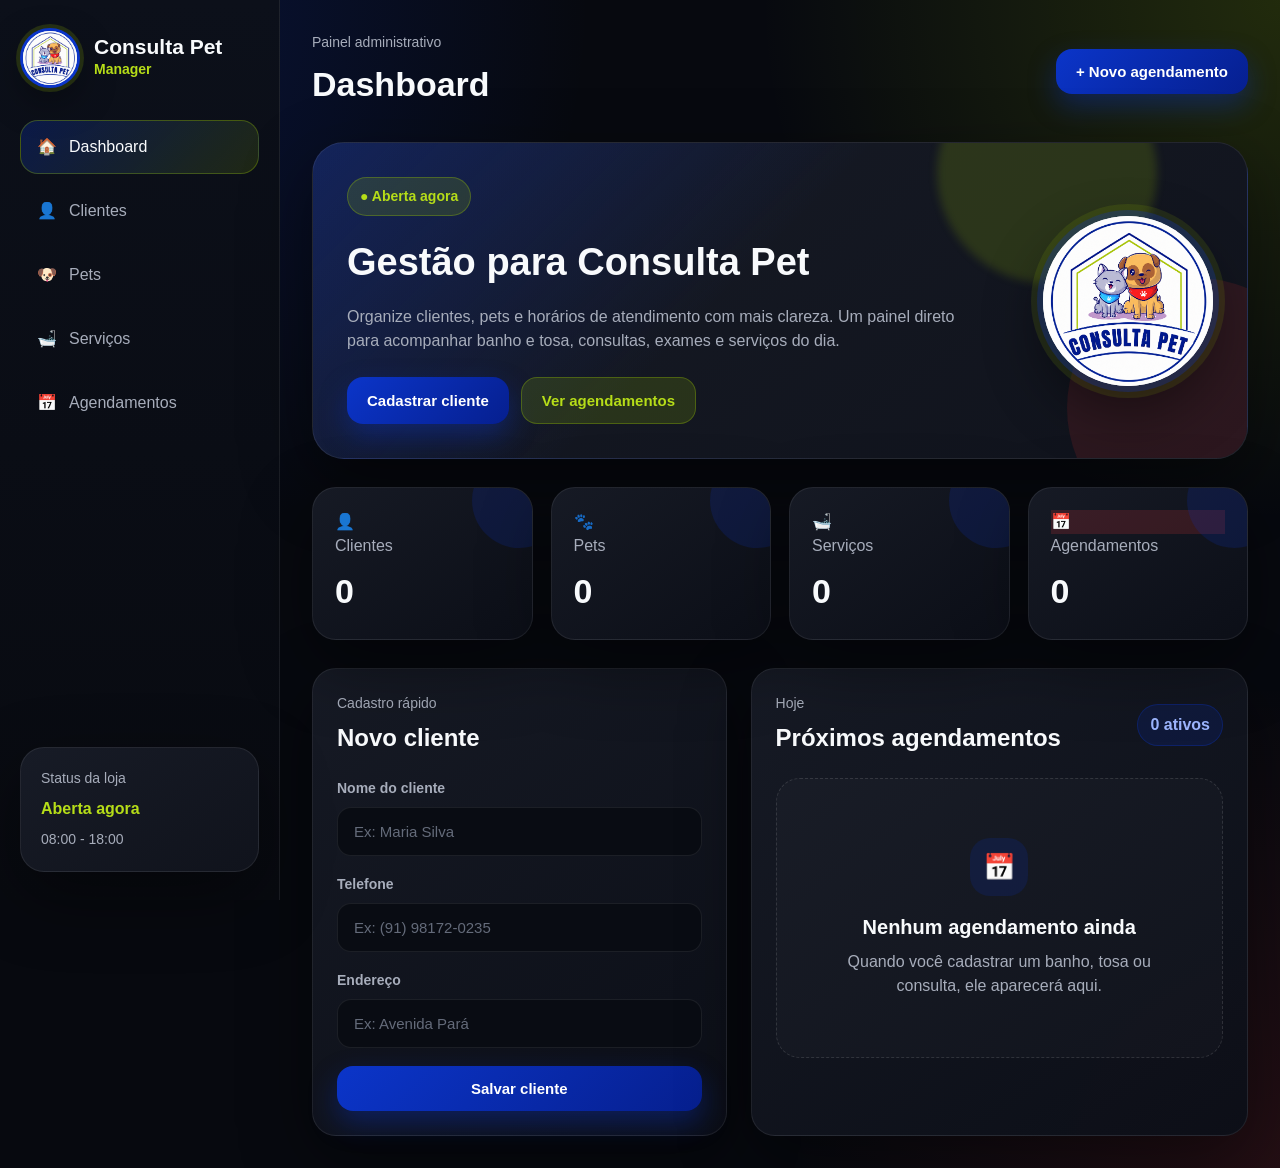
==== index.html @ 33611723 "feat: estilização de dashboard principal" ====
<!DOCTYPE html>
<html lang=""pt-BR>

<head>
    <meta charset="UTF-8">
    <meta name="viewport" content="width=device-width, initial-scale1.0">

    <title>PetShop Manager</title>

    <link rel="stylesheet" href="css/style.css">
</head>
<body>
    <div class="app-layout">

    <aside class="sidebar">
        <div class="brand">
        <div class="brand-logo">
            <img src="assets/img/logo-consulta-pet.png" alt="Logo Consulta Pet">
        </div>

        <div>
            <h1>Consulta Pet</h1>
            <span>Manager</span>
        </div>
        </div>

        <nav class="menu">
        <a href="#" class="menu-item active">
            <span>🏠</span>
            Dashboard
        </a>

        <a href="#" class="menu-item">
            <span>👤</span>
            Clientes
        </a>

        <a href="#" class="menu-item">
            <span>🐶</span>
            Pets
        </a>

        <a href="#" class="menu-item">
            <span>🛁</span>
            Serviços
        </a>

        <a href="#" class="menu-item">
            <span>📅</span>
            Agendamentos
        </a>
        </nav>

        <div class="sidebar-card">
        <p>Status da loja</p>
        <strong>Aberta agora</strong>
        <span>08:00 - 18:00</span>
        </div>
    </aside>

    <main class="main-content">

        <header class="topbar">
        <div>
            <p class="page-label">Painel administrativo</p>
            <h2>Dashboard</h2>
        </div>

        <button class="btn-primary">
            + Novo agendamento
        </button>
        </header>

        <section class="hero-card">
        <div class="hero-info">
            <span class="status-pill">● Aberta agora</span>

            <h2>Gestão para Consulta Pet</h2>

            <p>
            Organize clientes, pets e horários de atendimento com mais clareza.
            Um painel direto para acompanhar banho e tosa, consultas, exames e serviços do dia.
            </p>

            <div class="hero-actions">
            <button class="btn-primary">Cadastrar cliente</button>
            <button class="btn-secondary">Ver agendamentos</button>
            </div>
        </div>

        <div class="hero-logo">
            <img src="assets/img/logo-consulta-pet.png" alt="Logo Consulta Pet">
        </div>
        </section>

        <section class="stats-grid">

        <article class="stat-card">
            <div class="stat-icon blue">👤</div>
            <p>Clientes</p>
            <strong>0</strong>
        </article>

        <article class="stat-card">
            <div class="stat-icon green">🐾</div>
            <p>Pets</p>
            <strong>0</strong>
        </article>

        <article class="stat-card">
            <div class="stat-icon cyan">🛁</div>
            <p>Serviços</p>
            <strong>0</strong>
        </article>

        <article class="stat-card">
            <div class="stat-icon red">📅</div>
            <p>Agendamentos</p>
            <strong>0</strong>
        </article>

        </section>

        <section class="content-grid">

        <div class="panel">
            <div class="panel-header">
            <div>
                <p class="page-label">Cadastro rápido</p>
                <h3>Novo cliente</h3>
            </div>
            </div>

            <form class="form" id="formCliente">
            <div class="form-group">
                <label for="nomeCliente">Nome do cliente</label>
                <input type="text" id="nomeCliente" placeholder="Ex: Maria Silva">
            </div>

            <div class="form-group">
                <label for="telefoneCliente">Telefone</label>
                <input type="text" id="telefoneCliente" placeholder="Ex: (91) 98172-0235">
            </div>

            <div class="form-group">
                <label for="enderecoCliente">Endereço</label>
                <input type="text" id="enderecoCliente" placeholder="Ex: Avenida Pará">
            </div>

            <button type="submit" class="btn-primary full">
                Salvar cliente
            </button>
            </form>
        </div>

        <div class="panel">
            <div class="panel-header">
            <div>
                <p class="page-label">Hoje</p>
                <h3>Próximos agendamentos</h3>
            </div>

            <span class="badge">0 ativos</span>
            </div>

            <div class="empty-state">
            <div>📅</div>
            <h4>Nenhum agendamento ainda</h4>
            <p>Quando você cadastrar um banho, tosa ou consulta, ele aparecerá aqui.</p>
            </div>
        </div>

        </section>

    </main>

    </div>
</body>
---- css/style.css ----
:root {
    --color-bg: #07090f;

    --color-surface: #10131c;
    --color-surface-light: #171b26;
    --color-surface-soft: #202636;

    --color-blue-primary: #061f8f;
    --color-blue-secondary: #0b35c9;
    --color-blue-soft: rgba(11, 53, 201, 0.16);

    --color-green-primary: #9ac400;
    --color-green-secondary: #b6dd18;
    --color-green-soft: rgba(154, 196, 0, 0.16);

    --color-red-primary: #f63737;
    --color-red-soft: rgba(246, 55, 55, 0.16);

    --color-cyan-pet: #28bfff;
    --color-cyan-soft: rgba(40, 191, 255, 0.14);

    --color-text: #f8fafc;
    --color-muted: #a7adbb;
    --color-border: rgba(255, 255, 255, 0.08);

    --radius-xl: 32px;
    --radius-lg: 24px;
    --radius-md: 16px;
    --radius-sm: 10px;

    --shadow-card: 0 24px 70px rgba(0, 0, 0, 0.42);
}


* {
    margin: 0;
    padding: 0;
    box-sizing: border-box;
}

html,
body {
    min-height: 100%;
    background: var(--color-bg);
}

body {
    background: 
    radial-gradient(circle at top left, rgba(11, 53, 201, 0.28), transparent 34%),
    radial-gradient(circle at top right, rgba(154, 196, 0, 0.18), transparent 30%),
    radial-gradient(circle at bottom right, rgba(246, 55, 55, 0.12), transparent 28%),
    var(--color-bg);

    color: var(--color-text);
    font-family: Arial, Helvetica, sans-serif;
    min-height: 100vh;
    line-height: 1.5;
}

button,
input {
    font-family: inherit;
}

button {
    cursor: pointer;
}

.app-layout {
    display: grid;
    grid-template-columns: 280px 1fr;
    min-height: 100vh;
}

.sidebar {
    background: linear-gradient(180deg, #0c101a, #080a10);
    border-right: 1px solid var(--color-border);
    padding: 28px 20px;
    display: flex;
    flex-direction: column;
    gap: 32px;
    position: sticky;
    top: 0;
    height: 100vh;
}

.brand {
    display: flex;
    align-items: center;
    gap: 14px;
}

.brand-logo {
    width: 60px;
    height: 60px;
    background: #ffffff;
    border-radius: 50%;
    display: flex;
    align-items: center;
    justify-content: center;
    overflow: hidden;
    border: 3px solid var(--color-blue-secondary);
    box-shadow:
        0 0 0 4px rgba(154, 196, 0, 0.18),
        0 14px 36px rgba(0, 0, 0, 0.35);
}

.brand-logo img {
    width: 100%;
    height: 100%;
    object-fit: cover;
    display: block;
}

.brand h1 {
    font-size: 21px;
    line-height: 1;
    color: var(--color-text);
}

.brand span {
    color: var(--color-green-secondary);
    font-size: 14px;
    font-weight: 700;
}

.menu {
    display: flex;
    flex-direction: column;
    gap: 10px;
}

.menu-item {
    color: var(--color-muted);
    text-decoration: none;
    padding: 14px 16px;
    border-radius: 18px;
    display: flex;
    align-items: center;
    gap: 12px;
    transition: 0.2s;
    border: 1px solid transparent;
}

.menu-item:hover {
    background: var(--color-blue-soft);
    color: var(--color-text);
    border-color: rgba(11, 53, 201, 0.35);
}

.menu-item.active {
    background: 
        linear-gradient(135deg, rgba(11, 53, 201, 0.28), rgba(154, 196, 0, 0.14));
    color: var(--color-text);
    border-color: rgba(154, 196, 0, 0.32);
}

.menu-item.active span {
    color: var(--color-green-secondary);

}

.sidebar-card {
    margin-top: auto;
    background: linear-gradient(145deg, var(--color-surface-light), var(--color-surface));
    border: 1px solid var(--color-border);
    border-radius: var(--radius-lg);
    padding: 20px;
    box-shadow: var(--shadow-card); 
}

.sidebar-card p {
    color: var(--color-muted);
    font-size: 14px;
    margin-bottom: 8px;
}

.sidebar-card strong {
    color: var(--color-green-secondary);
    display: block;
    margin-bottom: 6px;
}

.sidebar-card span {
    color: var(--color-muted);
    font-size: 14px;
}

.main-content {
    padding: 32px;
    max-width: 1280px;
    width: 100%;
}

.topbar {
    display: flex;
    justify-content: space-between;
    align-items: center;
    margin-bottom: 32px;
}

.page-label {
    color: var(--color-muted);
    font-size: 14px;
    margin-bottom: 6px;
}

.topbar h2 {
    font-size: 34px;
}

.btn-primary,
.btn-secondary,
.btn-danger {
    border: none;
    border-radius: 16px;
    padding: 14px 20px;
    font-weight: 700;
    font-size: 15px;
    transition: 0.2s;
}

.btn-primary {
    background: linear-gradient(135deg, var(--color-blue-secondary), var(--color-blue-primary));
    color: #ffffff;
    box-shadow: 0 12px 28px rgba(11, 53, 201, 0.38);
}

.btn-primary:hover {
    transform: translateY(-1px);
    box-shadow: 0 16px 34px rgba(11, 53, 201, 0.38);
}

.btn-secondary {
    background: var(--color-green-soft);
    color: var(--color-green-secondary);
    border: 1px solid rgba(154, 196, 0, 0.32);
}

.btn-secondary:hover {
    background: rgba(154, 196, 0, 0.22);
}

.btn-danger {
    background: var(--color-red-soft);
    color: var(--color-red-primary);
    border: 1px solid rgba(246, 55, 55, 0.32);
}

.btn-danger:hover {
    background: rgba(246, 55, 55, 0.24);
}

.full {
    width: 100%;
}

.hero-card {
    background: 
        linear-gradient(135deg, rgba(11, 53, 201, 0.32), transparent 45%),
        linear-gradient(145deg, var(--color-surface-light), var(--color-surface));
    border: 1px solid var(--color-border);
    border-radius: var(--radius-xl);
    padding: 34px;
    display: flex;
    justify-content: space-between;
    align-items: center;
    gap: 24px;
    box-shadow: var(--shadow-card);
    margin-bottom: 28px;
    overflow: hidden;
    position: relative;    
}

.hero-card::before {
    content: "";
    position: absolute;
    right: 90px;
    top: -80px;
    width: 220px;
    height: 220px;
    background: rgba(154, 196, 0, 0.18);
    border-radius: 50%;
    filter: blur(4px);
}

.hero-card::after {
    content: "";
    position: absolute;
    right: -80px;
    bottom: -80px;
    width: 260px;
    height: 260px;
    background: rgba(246, 55, 55, 0.12);
    border-radius: 50%;
}

.hero-info {
    position: relative;
    z-index: 2;
    max-width: 650px;
}

.status-pill {
    display: inline-block;
    background: var(--color-green-soft);
    color: var(--color-green-secondary);
    border: 1px solid rgba(154, 196, 0, 0.32);
    padding: 8px 12px;
    border-radius: 999px;
    font-size: 14px;
    font-weight: 700;
    margin-bottom: 18px;
}

.hero-info h2 {
    font-size: 38px;
    margin-bottom: 14px;
    color: var(--color-text);
    max-width: 620px;
}

.hero-info p {
    color: var(--color-muted);
    max-width: 620px;
    margin-bottom: 24px;
}

.hero-actions {
    display: flex;
    gap: 12px;
    flex-wrap: wrap;
}

.hero-logo {
    width: 170px;
    height: 170px;
    background: #ffffff;
    border-radius: 50%;
    display: flex;
    align-items: center;
    justify-content: center;
    position: relative;
    z-index: 2;
    overflow: hidden;
    box-shadow:
        0 0 0 6px rgba(11, 53, 201, 0.28),
        0 0 0 12px rgba(154, 196, 0, 0.12),
        0 24px 60px rgba(0, 0, 0, 0.48);
}

.hero-logo img {
    width: 100%;
    height: 100%;
    object-fit: cover;
    display: block;
}

.stats-grid {
    display: grid; 
    grid-template-columns: repeat(4, 1fr);
    gap: 18px;
    margin-bottom: 28px;
}

.stat-card {
    background: linear-gradient(
        145deg,
        rgba(23, 27, 38, 0.96),
        rgba(12, 15, 24, 0.96)
    );
    border: 1px solid var(--color-border);
    border-radius: var(--radius-lg);
    padding: 22px;
    box-shadow: var(--shadow-card);
    position: relative;
    overflow: hidden;
}

.stat-card::after {
    content: "";
    position: absolute;
    right: -35px;
    top: -35px;
    width: 95px;
    height: 95px;
    background: rgba(11, 53, 201, 0.18);
    border-radius: 50%;
}

.stat.icon {
    width: 48px;
    height: 48px;
    display: flex;
    align-items: center;
    justify-content: center;
    margin-bottom: 18px;
    font-size: 22px;
    position: relative;
    z-index: 2;
}

.stat.icon.blue {
    background: var(--color-blue-soft);
    color: #8ea8ff;
}

.stat.icon.green {
    background: var(--color-green-soft);
    color: var(--color-green-secondary);
}

.stat-icon.red {
    background: var(--color-red-soft);
    color: var(--color-red-primary);
}

.stat-card p {
    color: var(--color-muted);
    margin-bottom: 8px;
    position: relative;
    z-index: 2;
}

.stat-card strong {
    font-size: 34px;
    color: var(--color-text);
    position: relative;
    z-index: 2;
}

.content-grid {
    display: grid;
    grid-template-columns: 1fr 1.2fr;
    gap: 24px;
}

.panel {
    background: linear-gradient(
        145deg,
        rgba(23, 27, 38, 0.96),
        rgba(12, 15, 24, 0.96)
    );
    border: 1px solid var(--color-border);
    border-radius: var(--radius-lg);
    padding: 24px;
    box-shadow: var(--shadow-card);
}

.panel-header {
    display: flex;
    justify-content: space-between;
    align-items: center;
    margin-bottom: 22px;
}

.panel-header h3 {
    font-size: 24px;
    color: var(--color-text);
}

.badge {
    background: var(--color-blue-soft);
    color: #9db6ff;
    padding: 8px 12px;
    border-radius: 999px;
    border: 1px solid rgba(11, 53, 201, 0.32);
    font-weight: 700;
}

.form {
    display: flex;
    flex-direction: column;
    gap: 18px;
}

.form-group label {
    display: block;
    color: var(--color-muted);
    margin-bottom: 8px;
    font-size: 14px;
    font-weight: 600;
}

.form-group input {
    width: 100%;
    background: #090c13;
    color: var(--color-text);
    border: 1px solid var(--color-border);
    border-radius: 14px;
    padding: 15px 16px;
    font-size: 15px;
    outline: none;
    transition: 0.2s;
}

.form-group input:focus {
    border-color: var(--color-blue-secondary);
    box-shadow: 0 0 0 4px var(--color-blue-soft);
}

.form-group input::placeholder {
    color: #646b7a;
}

.empty-state {
    min-height: 280px;
    border: 1px dashed rgba(255, 255, 255, 0.12);
    border-radius: var(--radius-lg);
    display: flex;
    flex-direction: column;
    align-items: center;
    justify-content: center;
    text-align: center;
    padding: 28px;
    background: rgba(255, 255, 255, 0.02);
}

.empty-state div {
    width: 58px;
    height: 58px;
    border-radius: 20px;
    background: var(--color-blue-soft);
    display: flex;
    align-items: center;
    justify-content: center;
    font-size: 26px;
    margin-bottom: 16px;
}

.empty-state h4 {
    font-size: 20px;
    margin-bottom: 8px;
    color: var(--color-text);
}

.empty-state p {
    color: var(--color-muted);
    max-width: 360px;
    line-height: 1.5;
}

@media (max-width: 1100px) {
    .stats-grid {
        grid-template-columns: repeat(2, 1fr);
    }

    .content-grid {
        grid-template-columns: 1fr;
    }

    .hero-logo {
        width: 140px;
        height: 140px;
    }
}

@media (max-width: 800px) {
    .app-layout {
        grid-template-columns: 1fr;
    }

    .sidebar {
        position: static;
        height: auto;
    }

    .main-content {
        padding: 20px;
    }

    .topbar {
        flex-direction: column;
        align-items: flex-start;
        gap: 16px;
    }

    .hero-card {
        flex-direction: column;
        align-items: flex-start;
    }

    .hero-info h2 {
        font-size: 30px;
    }

    .hero-logo {
        width: 120px;
        height: 120px;
    }
}

@media (max-width: 520px) {
    .stats-grid {
        grid-template-columns: 1fr;
    }

    .hero-actions {
        width: 100%;
    }

    .hero-actions button {
        width: 100%;
    }
}
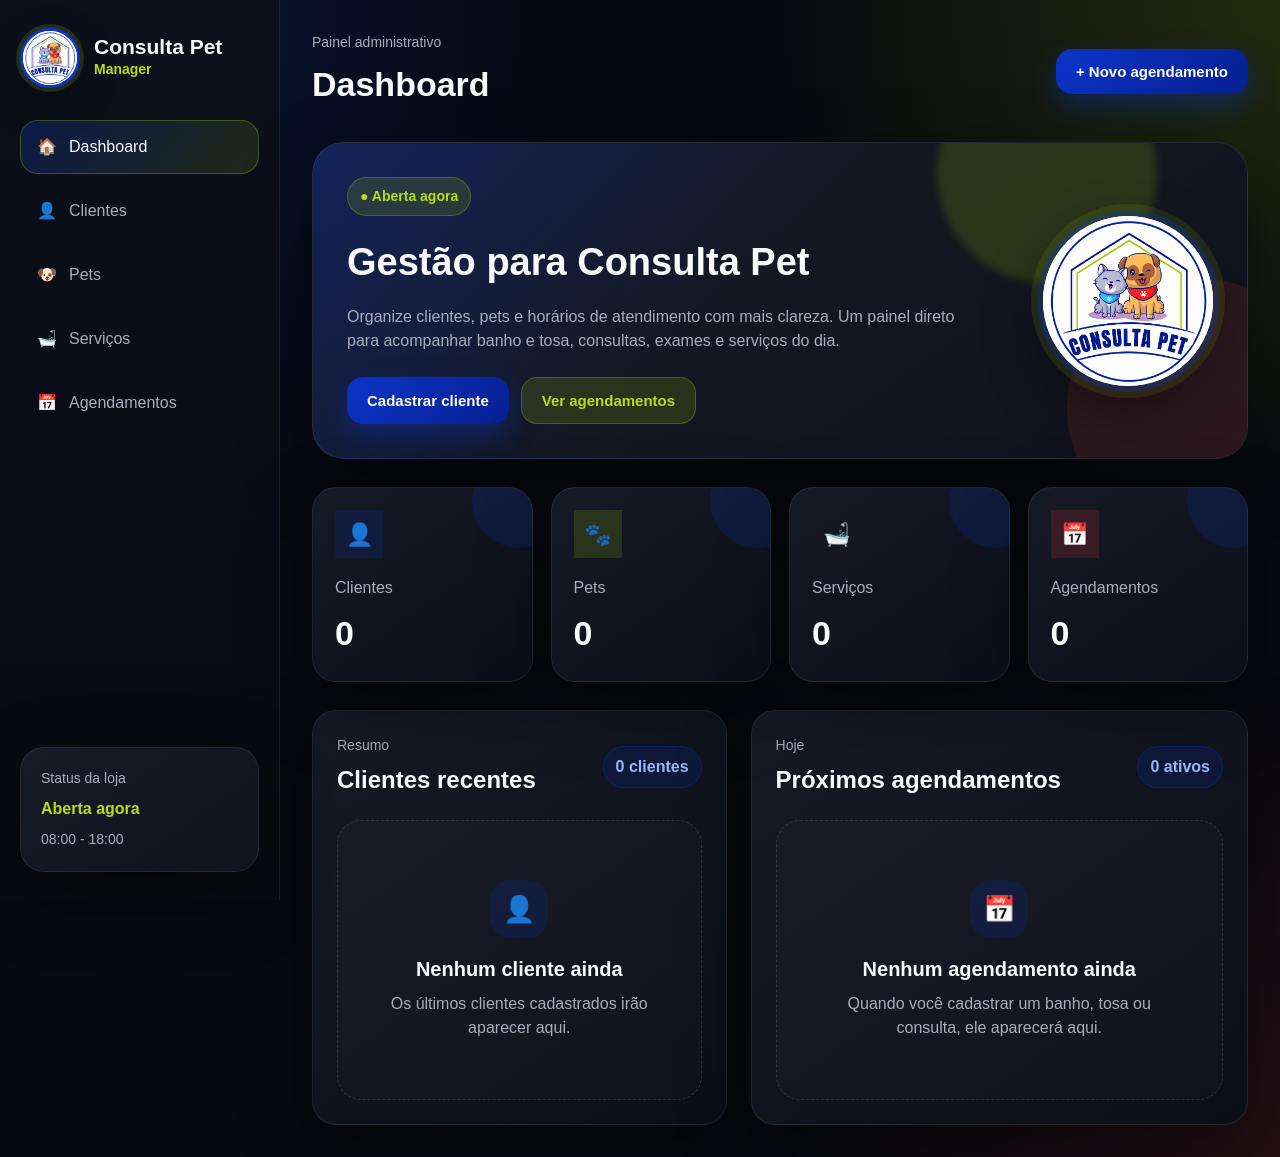
==== commit dd95939f: "feat: adiciona cadastro e listagem de clientes" ====
--- a/index.html
+++ b/index.html
@@ -1,178 +1,320 @@
 <!DOCTYPE html>
-<html lang=""pt-BR>
+<html lang="pt-BR">
 
 <head>
-    <meta charset="UTF-8">
-    <meta name="viewport" content="width=device-width, initial-scale1.0">
-
-    <title>PetShop Manager</title>
-
-    <link rel="stylesheet" href="css/style.css">
+  <meta charset="UTF-8">
+  <meta name="viewport" content="width=device-width, initial-scale=1.0">
+
+  <title>PetShop Manager</title>
+
+  <link rel="stylesheet" href="css/style.css">
 </head>
+
 <body>
-    <div class="app-layout">
-
+  <div class="app-layout">
+
+    <!-- SIDEBAR -->
     <aside class="sidebar">
-        <div class="brand">
+      <div class="brand">
         <div class="brand-logo">
-            <img src="assets/img/logo-consulta-pet.png" alt="Logo Consulta Pet">
+          <img src="assets/img/logo-consulta-pet.png" alt="Logo Consulta Pet">
         </div>
 
         <div>
-            <h1>Consulta Pet</h1>
-            <span>Manager</span>
-        </div>
-        </div>
-
-        <nav class="menu">
-        <a href="#" class="menu-item active">
-            <span>🏠</span>
-            Dashboard
-        </a>
-
-        <a href="#" class="menu-item">
-            <span>👤</span>
-            Clientes
-        </a>
-
-        <a href="#" class="menu-item">
-            <span>🐶</span>
-            Pets
-        </a>
-
-        <a href="#" class="menu-item">
-            <span>🛁</span>
-            Serviços
-        </a>
-
-        <a href="#" class="menu-item">
-            <span>📅</span>
-            Agendamentos
-        </a>
-        </nav>
-
-        <div class="sidebar-card">
+          <h1>Consulta Pet</h1>
+          <span>Manager</span>
+        </div>
+      </div>
+
+      <nav class="menu">
+        <a href="#" class="menu-item active" data-page="dashboard">
+          <span>🏠</span>
+          Dashboard
+        </a>
+
+        <a href="#" class="menu-item" data-page="clientes">
+          <span>👤</span>
+          Clientes
+        </a>
+
+        <a href="#" class="menu-item" data-page="pets">
+          <span>🐶</span>
+          Pets
+        </a>
+
+        <a href="#" class="menu-item" data-page="servicos">
+          <span>🛁</span>
+          Serviços
+        </a>
+
+        <a href="#" class="menu-item" data-page="agendamentos">
+          <span>📅</span>
+          Agendamentos
+        </a>
+      </nav>
+
+      <div class="sidebar-card">
         <p>Status da loja</p>
         <strong>Aberta agora</strong>
         <span>08:00 - 18:00</span>
-        </div>
+      </div>
     </aside>
 
+    <!-- CONTEÚDO PRINCIPAL -->
     <main class="main-content">
 
-        <header class="topbar">
-        <div>
+      <!-- DASHBOARD -->
+      <section class="page active" id="dashboard">
+
+        <header class="topbar">
+          <div>
             <p class="page-label">Painel administrativo</p>
             <h2>Dashboard</h2>
-        </div>
-
-        <button class="btn-primary">
+          </div>
+
+          <button class="btn-primary">
             + Novo agendamento
-        </button>
+          </button>
         </header>
 
         <section class="hero-card">
-        <div class="hero-info">
+          <div class="hero-info">
             <span class="status-pill">● Aberta agora</span>
 
             <h2>Gestão para Consulta Pet</h2>
 
             <p>
-            Organize clientes, pets e horários de atendimento com mais clareza.
-            Um painel direto para acompanhar banho e tosa, consultas, exames e serviços do dia.
+              Organize clientes, pets e horários de atendimento com mais clareza.
+              Um painel direto para acompanhar banho e tosa, consultas, exames e serviços do dia.
             </p>
 
             <div class="hero-actions">
-            <button class="btn-primary">Cadastrar cliente</button>
-            <button class="btn-secondary">Ver agendamentos</button>
-            </div>
-        </div>
-
-        <div class="hero-logo">
+              <button class="btn-primary" id="btnParaClientes">
+                Cadastrar cliente
+              </button>
+
+              <button class="btn-secondary" id="btnParaAgendamentos">
+                Ver agendamentos
+              </button>
+            </div>
+          </div>
+
+          <div class="hero-logo">
             <img src="assets/img/logo-consulta-pet.png" alt="Logo Consulta Pet">
-        </div>
+          </div>
         </section>
 
         <section class="stats-grid">
 
-        <article class="stat-card">
+          <article class="stat-card">
             <div class="stat-icon blue">👤</div>
             <p>Clientes</p>
-            <strong>0</strong>
-        </article>
-
-        <article class="stat-card">
+            <strong id="dashboardTotalClientes">0</strong>
+          </article>
+
+          <article class="stat-card">
             <div class="stat-icon green">🐾</div>
             <p>Pets</p>
-            <strong>0</strong>
-        </article>
-
-        <article class="stat-card">
+            <strong id="dashboardTotalPets">0</strong>
+          </article>
+
+          <article class="stat-card">
             <div class="stat-icon cyan">🛁</div>
             <p>Serviços</p>
-            <strong>0</strong>
-        </article>
-
-        <article class="stat-card">
+            <strong id="dashboardTotalServicos">0</strong>
+          </article>
+
+          <article class="stat-card">
             <div class="stat-icon red">📅</div>
             <p>Agendamentos</p>
-            <strong>0</strong>
-        </article>
+            <strong id="dashboardTotalAgendamentos">0</strong>
+          </article>
 
         </section>
 
         <section class="content-grid">
 
-        <div class="panel">
+          <div class="panel">
             <div class="panel-header">
-            <div>
-                <p class="page-label">Cadastro rápido</p>
+              <div>
+                <p class="page-label">Resumo</p>
+                <h3>Clientes recentes</h3>
+              </div>
+
+              <span class="badge" id="dashboardClientesBadge">0 clientes</span>
+            </div>
+
+            <div class="list" id="dashboardClientesList">
+              <div class="empty-state">
+                <div>👤</div>
+                <h4>Nenhum cliente ainda</h4>
+                <p>Os últimos clientes cadastrados irão aparecer aqui.</p>
+              </div>
+            </div>
+          </div>
+
+          <div class="panel">
+            <div class="panel-header">
+              <div>
+                <p class="page-label">Hoje</p>
+                <h3>Próximos agendamentos</h3>
+              </div>
+
+              <span class="badge">0 ativos</span>
+            </div>
+
+            <div class="empty-state">
+              <div>📅</div>
+              <h4>Nenhum agendamento ainda</h4>
+              <p>Quando você cadastrar um banho, tosa ou consulta, ele aparecerá aqui.</p>
+            </div>
+          </div>
+
+        </section>
+
+      </section>
+
+      <!-- CLIENTES -->
+      <section class="page" id="clientes">
+
+        <header class="topbar">
+          <div>
+            <p class="page-label">Gestão de clientes</p>
+            <h2>Clientes</h2>
+          </div>
+        </header>
+
+        <section class="content-grid">
+
+          <div class="panel">
+            <div class="panel-header">
+              <div>
+                <p class="page-label">Cadastro</p>
                 <h3>Novo cliente</h3>
-            </div>
+              </div>
             </div>
 
             <form class="form" id="formCliente">
-            <div class="form-group">
+
+              <div class="form-group">
                 <label for="nomeCliente">Nome do cliente</label>
                 <input type="text" id="nomeCliente" placeholder="Ex: Maria Silva">
-            </div>
-
-            <div class="form-group">
+              </div>
+
+              <div class="form-group">
                 <label for="telefoneCliente">Telefone</label>
                 <input type="text" id="telefoneCliente" placeholder="Ex: (91) 98172-0235">
-            </div>
-
-            <div class="form-group">
+              </div>
+
+              <div class="form-group">
                 <label for="enderecoCliente">Endereço</label>
                 <input type="text" id="enderecoCliente" placeholder="Ex: Avenida Pará">
-            </div>
-
-            <button type="submit" class="btn-primary full">
+              </div>
+
+              <button type="submit" class="btn-primary full">
                 Salvar cliente
-            </button>
+              </button>
+
             </form>
-        </div>
+          </div>
+
+          <div class="panel">
+            <div class="panel-header">
+              <div>
+                <p class="page-label">Lista</p>
+                <h3>Clientes cadastrados</h3>
+              </div>
+
+              <span class="badge" id="totalClientes">0 clientes</span>
+            </div>
+
+            <div class="list" id="listaClientes">
+              <div class="empty-state">
+                <div>👤</div>
+                <h4>Nenhum cliente ainda</h4>
+                <p>Cadastre o primeiro cliente para começar a organizar os pets e agendamentos.</p>
+              </div>
+            </div>
+          </div>
+
+        </section>
+
+      </section>
+
+      <!-- PETS -->
+      <section class="page" id="pets">
+
+        <header class="topbar">
+          <div>
+            <p class="page-label">Gestão de pets</p>
+            <h2>Pets</h2>
+          </div>
+
+          <button class="btn-primary">
+            + Novo pet
+          </button>
+        </header>
 
         <div class="panel">
-            <div class="panel-header">
-            <div>
-                <p class="page-label">Hoje</p>
-                <h3>Próximos agendamentos</h3>
-            </div>
-
-            <span class="badge">0 ativos</span>
-            </div>
-
-            <div class="empty-state">
-            <div>📅</div>
-            <h4>Nenhum agendamento ainda</h4>
-            <p>Quando você cadastrar um banho, tosa ou consulta, ele aparecerá aqui.</p>
-            </div>
-        </div>
-
-        </section>
+          <h3>Cadastro e listagem de pets</h3>
+          <p class="text-muted">
+            Aqui vamos relacionar cada pet com seu respectivo dono.
+          </p>
+        </div>
+
+      </section>
+
+      <!-- SERVIÇOS -->
+      <section class="page" id="servicos">
+
+        <header class="topbar">
+          <div>
+            <p class="page-label">Catálogo do petshop</p>
+            <h2>Serviços</h2>
+          </div>
+
+          <button class="btn-primary">
+            + Novo serviço
+          </button>
+        </header>
+
+        <div class="panel">
+          <h3>Serviços disponíveis</h3>
+          <p class="text-muted">
+            Aqui vamos cadastrar banho, tosa, consultas, exames e outros serviços.
+          </p>
+        </div>
+
+      </section>
+
+      <!-- AGENDAMENTOS -->
+      <section class="page" id="agendamentos">
+
+        <header class="topbar">
+          <div>
+            <p class="page-label">Agenda do dia</p>
+            <h2>Agendamentos</h2>
+          </div>
+
+          <button class="btn-primary">
+            + Novo agendamento
+          </button>
+        </header>
+
+        <div class="panel">
+          <h3>Lista de agendamentos</h3>
+          <p class="text-muted">
+            Aqui vamos criar, listar e alterar o status dos agendamentos.
+          </p>
+        </div>
+
+      </section>
 
     </main>
 
-    </div>
-</body>+  </div>
+
+  <script src="js/app.js"></script>
+</body>
+
+</html>
--- a/css/style.css
+++ b/css/style.css
@@ -388,7 +388,7 @@
     border-radius: 50%;
 }
 
-.stat.icon {
+.stat-icon {
     width: 48px;
     height: 48px;
     display: flex;
@@ -400,12 +400,12 @@
     z-index: 2;
 }
 
-.stat.icon.blue {
+.stat-icon.blue {
     background: var(--color-blue-soft);
     color: #8ea8ff;
 }
 
-.stat.icon.green {
+.stat-icon.green {
     background: var(--color-green-soft);
     color: var(--color-green-secondary);
 }
@@ -540,6 +540,96 @@
     line-height: 1.5;
 }
 
+.page {
+    display: none;
+}
+
+.page.active {
+    display: block;
+}
+
+.text-muted {
+    color: var(--color-muted);
+}
+
+.list {
+    display: flex;
+    flex-direction: column;
+    gap: 14px;
+}
+
+.client-card {
+    background: rgba(255, 255, 255, 0.04);
+    border: 1px solid var(--color-border);
+    border-radius: var(--radius-md);
+    padding: 16px;
+    display: flex;
+    justify-content: space-between;
+    align-items: flex-start;
+    gap: 16px;
+    min-height: 78px;
+}
+
+.client-card h4,
+.client-name {
+    font-size: 17px;
+    font-weight: 700;
+    color: var(--color-text);
+    line-height: 1.3;
+    margin: 0;
+}
+
+.client-card p,
+.client-phone {
+    font-size: 14px;
+    color: var(--color-muted);
+    line-height: 1.4;
+    color: var(--color-muted);
+    font-size: 14px;
+}
+
+.client-info {
+    display: flex;
+    flex-direction: column;
+    gap: 4px;
+    width: 100%;
+}
+
+#dashboardClientesList .client-card {
+    min-height: auto;
+    padding: 14px 16px;
+}
+
+#dashboardClientesList .client-card h4,
+#dashboardClientesList .client-name {
+    font-size: 16px;
+}
+
+#dashboardClientesList .client-card p,
+#dashboardClientesList .client-phone {
+    font-size: 13px;
+}
+
+.client-actions {
+    display: flex;
+    gap: 8px;
+}
+
+.btn-small {
+    border: none;
+    border-radius: 10px;
+    padding: 8px 10px;
+    font-size: 13px;
+    font-weight: 700;
+    cursor: pointer;
+}
+
+.btn-small.danger {
+    background: var(--color-red-soft);
+    color: var(--color-red-primary);
+    border: 1px solid rgba(246, 55, 55, 0.32);
+}
+
 @media (max-width: 1100px) {
     .stats-grid {
         grid-template-columns: repeat(2, 1fr);
